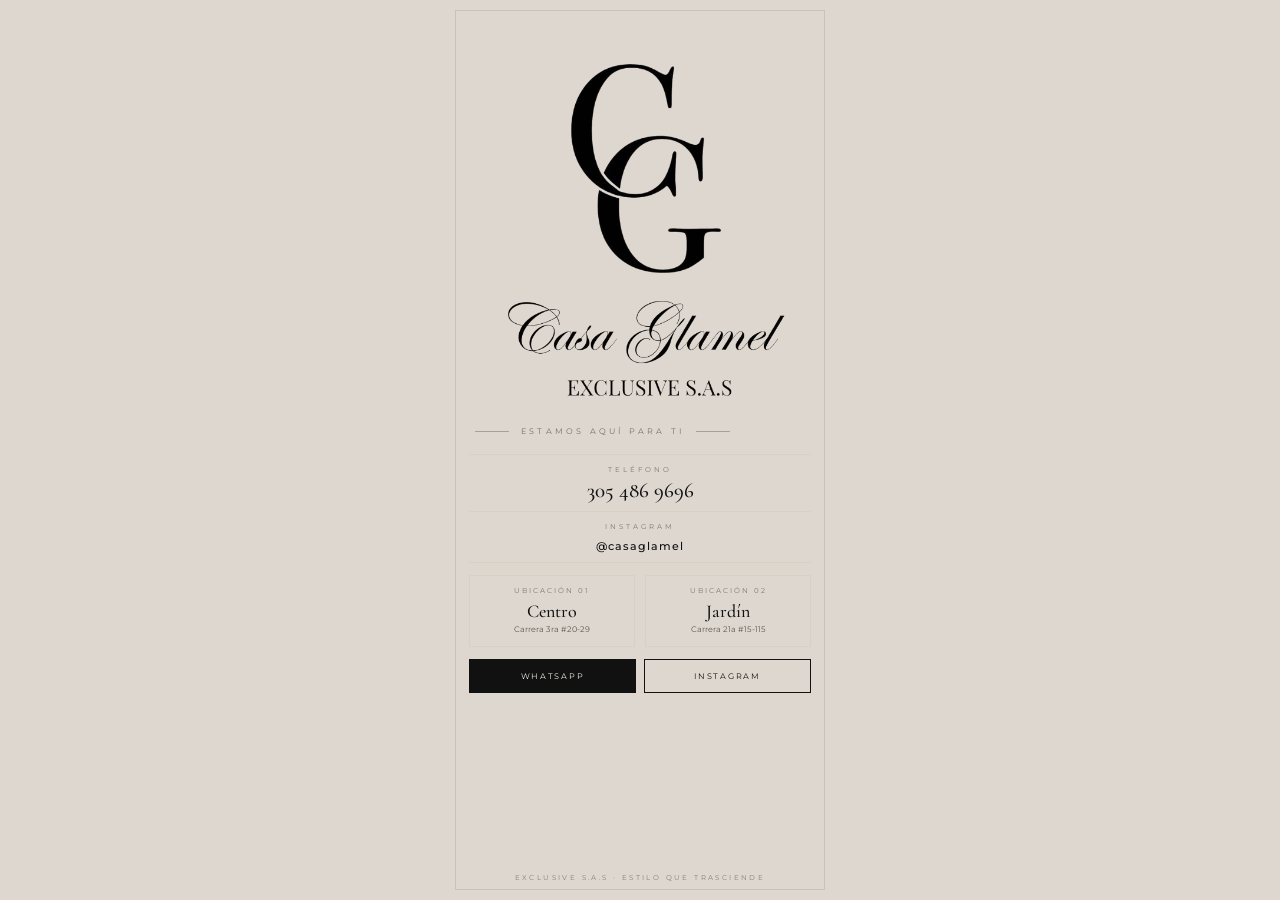
==== index.html @ f0178821 "Casa Glamel: estructura index + css + assets + links Maps/IG lista para Vercel" ====
<!DOCTYPE html>
<html lang="es">
<head>
  <meta charset="UTF-8" />
  <meta name="viewport" content="width=device-width, initial-scale=1.0, maximum-scale=1.0" />
  <meta name="theme-color" content="#f7f1e8" />
  <meta name="description" content="Casa Glamel Exclusive S.A.S — Estilo que trasciende. Contáctanos por WhatsApp o Instagram. Sedes Centro y Jardín." />
  <title>Casa Glamel | Exclusive S.A.S</title>

  <link rel="icon" type="image/png" href="assets/images/logo.png" />

  <link rel="preconnect" href="https://fonts.googleapis.com" />
  <link rel="preconnect" href="https://fonts.gstatic.com" crossorigin />
  <link
    href="https://fonts.googleapis.com/css2?family=Cormorant+Garamond:wght@400;500;600&family=Montserrat:wght@400;500;600&display=swap"
    rel="stylesheet"
  />

  <link rel="stylesheet" href="css/styles.css" />
</head>
<body>
  <main class="screen">
    <header>
      <img class="logo" src="assets/images/logo.png" alt="Casa Glamel — logotipo" />
      <p class="tag">ESTAMOS AQUÍ PARA TI</p>
    </header>

    <section class="contact" aria-label="Contacto">
      <div class="contact__item">
        <div class="contact__label">TELÉFONO</div>
        <div class="contact__value">305 486 9696</div>
      </div>
      <div class="contact__item">
        <div class="contact__label">INSTAGRAM</div>
        <a
          class="contact__value contact__value--small contact__link"
          href="https://www.instagram.com/casaglamel/"
          target="_blank"
          rel="noopener"
        >@casaglamel</a>
      </div>
    </section>

    <section class="locations" aria-label="Ubicaciones">
      <a
        class="location"
        href="https://www.google.com/maps/place/Casa+Glamel+Exclusive+S.A.S/@11.2416362,-74.2155552,17.05z/data=!4m6!3m5!1s0x8ef4f57c8e496e3f:0xbb39d08a3ac43007!8m2!3d11.241648!4d-74.2130069!16s%2Fg%2F11bbrgfq_g?hl=es-419&entry=ttu&g_ep=EgoyMDI2MDkwOC4wIKXMDSoASAFQAw%3D%3D"
        target="_blank"
        rel="noopener"
      >
        <span>UBICACIÓN 01</span>
        <strong>Centro</strong>
        <p>Carrera 3ra #20-29</p>
      </a>
      <a
        class="location"
        href="https://www.google.com/maps/place/Casa+Glamel+bodega/@11.2394691,-74.1922973,17z/data=!3m1!4b1!4m6!3m5!1s0x8ef4f5003e400147:0x56c1f2d7206343e8!8m2!3d11.2394691!4d-74.1897224!16s%2Fg%2F11y24k2vr5?hl=es-419&entry=ttu&g_ep=EgoyMDI2MDkwOC4wIKXMDSoASAFQAw%3D%3D"
        target="_blank"
        rel="noopener"
      >
        <span>UBICACIÓN 02</span>
        <strong>Jardín</strong>
        <p>Carrera 21a #15-115</p>
      </a>
    </section>

    <nav class="actions" aria-label="Acciones">
      <a class="btn" href="https://wa.me/573054869696" target="_blank" rel="noopener">WHATSAPP</a>
      <a class="btn btn--outline" href="https://www.instagram.com/casaglamel/" target="_blank" rel="noopener">INSTAGRAM</a>
    </nav>

    <footer class="footer">EXCLUSIVE S.A.S · ESTILO QUE TRASCIENDE</footer>
  </main>

  <script src="js/main.js" defer></script>
</body>
</html>
---- css/styles.css ----
/* ==========================================================
   Casa Glamel — Exclusive S.A.S
   styles.css — Hoja principal
   Estructura:
     1. Variables
     2. Base / Reset
     3. Layout (.screen)
     4. Componentes (logo, tag, contact, locations, actions, footer)
     5. Responsive
   ========================================================== */

/* ---------- 1. Variables ---------- */
:root {
  --bg: #f7f1e8;
  --bg-muted: #ddd7cf;
  --ink: #111111;
  --muted: #81786e;
  --muted-light: #777067;
  --line: #d9d0c4;
  --line-soft: rgba(17, 17, 17, 0.10);
  --text-soft: #5f5952;
  --footer: #898178;

  --font-sans: "Montserrat", Arial, sans-serif;
  --font-serif: "Cormorant Garamond", serif;

  --content-width: 350px;
  --logo-width: min(78vw, 330px);
}

/* ---------- 2. Base ---------- */
* {
  box-sizing: border-box;
  margin: 0;
  padding: 0;
}

html,
body {
  width: 100%;
  height: 100%;
  overflow: hidden;
}

body {
  background: var(--bg);
  color: var(--ink);
  font-family: var(--font-sans);
}

/* ---------- 3. Layout ---------- */
.screen {
  width: 100%;
  height: 100dvh;
  min-height: 620px;
  display: flex;
  flex-direction: column;
  align-items: center;
  position: relative;
  overflow: hidden;
  padding: 22px 24px 18px;
}

/* Marco interior decorativo */
.screen::before {
  content: "";
  position: absolute;
  inset: 10px;
  border: 1px solid var(--line-soft);
  pointer-events: none;
}

/* ---------- 4. Componentes ---------- */

/* Logo */
.logo {
  width: var(--logo-width);
  height: auto;
  margin-top: 25px;
  margin-bottom: 4px;
  position: relative;
  z-index: 1;
}

/* Etiqueta superior */
.tag {
  display: flex;
  align-items: center;
  gap: 12px;
  color: var(--muted-light);
  font-size: 8px;
  letter-spacing: 3.2px;
  margin: 0 0 18px;
}

.tag::before,
.tag::after {
  content: "";
  height: 1px;
  width: 34px;
  background: #aaa196;
}

/* Contacto */
.contact {
  width: min(100%, var(--content-width));
  text-align: center;
  position: relative;
  z-index: 1;
}

.contact__item {
  border-top: 1px solid var(--line);
  padding: 10px 0 8px;
}

.contact__item:last-child {
  border-bottom: 1px solid var(--line);
}

.contact__label {
  font-size: 7px;
  letter-spacing: 3px;
  color: var(--muted);
  margin-bottom: 4px;
}

.contact__value {
  font-family: var(--font-serif);
  font-size: 21px;
  font-weight: 500;
}

.contact__value--small {
  font-family: var(--font-sans);
  font-size: 11px;
  letter-spacing: 1px;
}

.contact__link {
  color: inherit;
  text-decoration: none;
  display: inline-block;
}

/* Ubicaciones */
.locations {
  display: grid;
  grid-template-columns: 1fr 1fr;
  gap: 10px;
  width: min(100%, var(--content-width));
  margin-top: 12px;
}

.location {
  border: 1px solid var(--line);
  padding: 10px 7px;
  text-align: center;
  display: block;
  color: inherit;
  text-decoration: none;
  cursor: pointer;
}

.location span {
  display: block;
  font-size: 7px;
  letter-spacing: 2px;
  color: var(--muted);
  margin-bottom: 5px;
}

.location strong {
  font-family: var(--font-serif);
  font-size: 18px;
  font-weight: 500;
  display: block;
}

.location p {
  font-size: 8px;
  line-height: 1.45;
  color: var(--text-soft);
  margin-top: 2px;
}

/* Acciones / Botones */
.actions {
  display: flex;
  gap: 8px;
  width: min(100%, var(--content-width));
  margin-top: 12px;
}

.btn {
  flex: 1;
  text-align: center;
  text-decoration: none;
  padding: 11px 8px;
  font-size: 8px;
  letter-spacing: 1.7px;
  border: 1px solid var(--ink);
  color: var(--bg);
  background: var(--ink);
}

.btn--outline {
  background: transparent;
  color: var(--ink);
}

/* Footer */
.footer {
  margin-top: auto;
  font-size: 7px;
  letter-spacing: 2.4px;
  color: var(--footer);
  position: relative;
  z-index: 1;
}

/* ---------- 5. Responsive ---------- */
@media (min-width: 600px) {
  body {
    display: flex;
    justify-content: center;
    background: var(--bg-muted);
  }

  .screen {
    width: 390px;
    margin: auto;
  }
}
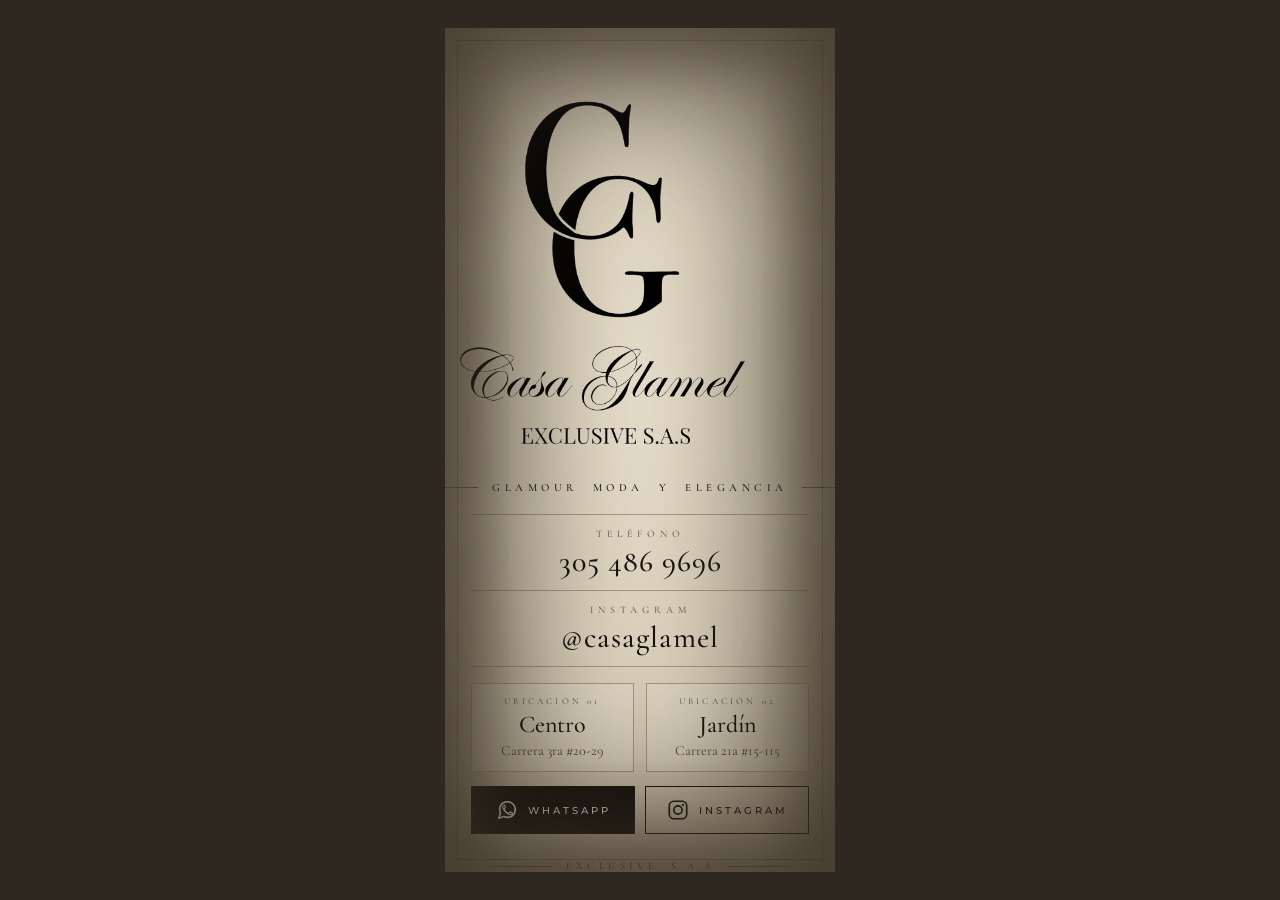
==== commit adce2de1: "Diseno v2: tagline Glamour Moda y Elegancia, paleta tierra, vineta difuminada, botones con iconos" ====
--- a/index.html
+++ b/index.html
@@ -3,8 +3,8 @@
 <head>
   <meta charset="UTF-8" />
   <meta name="viewport" content="width=device-width, initial-scale=1.0, maximum-scale=1.0" />
-  <meta name="theme-color" content="#f7f1e8" />
-  <meta name="description" content="Casa Glamel Exclusive S.A.S — Estilo que trasciende. Contáctanos por WhatsApp o Instagram. Sedes Centro y Jardín." />
+  <meta name="theme-color" content="#ddd2bc" />
+  <meta name="description" content="Casa Glamel Exclusive S.A.S — Glamour, moda y elegancia. Contáctanos por WhatsApp o Instagram. Sedes Centro y Jardín." />
   <title>Casa Glamel | Exclusive S.A.S</title>
 
   <link rel="icon" type="image/png" href="assets/images/logo.png" />
@@ -12,7 +12,7 @@
   <link rel="preconnect" href="https://fonts.googleapis.com" />
   <link rel="preconnect" href="https://fonts.gstatic.com" crossorigin />
   <link
-    href="https://fonts.googleapis.com/css2?family=Cormorant+Garamond:wght@400;500;600&family=Montserrat:wght@400;500;600&display=swap"
+    href="https://fonts.googleapis.com/css2?family=Cormorant+Garamond:ital,wght@0,400;0,500;0,600;1,400;1,500&family=Montserrat:wght@400;500;600&display=swap"
     rel="stylesheet"
   />
 
@@ -22,7 +22,7 @@
   <main class="screen">
     <header>
       <img class="logo" src="assets/images/logo.png" alt="Casa Glamel — logotipo" />
-      <p class="tag">ESTAMOS AQUÍ PARA TI</p>
+      <p class="tag">GLAMOUR&nbsp;&nbsp;MODA&nbsp;&nbsp;Y&nbsp;&nbsp;ELEGANCIA</p>
     </header>
 
     <section class="contact" aria-label="Contacto">
@@ -33,7 +33,7 @@
       <div class="contact__item">
         <div class="contact__label">INSTAGRAM</div>
         <a
-          class="contact__value contact__value--small contact__link"
+          class="contact__value contact__link"
           href="https://www.instagram.com/casaglamel/"
           target="_blank"
           rel="noopener"
@@ -65,11 +65,17 @@
     </section>
 
     <nav class="actions" aria-label="Acciones">
-      <a class="btn" href="https://wa.me/573054869696" target="_blank" rel="noopener">WHATSAPP</a>
-      <a class="btn btn--outline" href="https://www.instagram.com/casaglamel/" target="_blank" rel="noopener">INSTAGRAM</a>
+      <a class="btn btn--dark" href="https://wa.me/573054869696" target="_blank" rel="noopener">
+        <svg viewBox="0 0 24 24" width="22" height="22" fill="none" stroke="currentColor" stroke-width="1.8" stroke-linecap="round" stroke-linejoin="round" aria-hidden="true"><path d="M21 11.5a8.38 8.38 0 0 1-.9 3.8 8.5 8.5 0 0 1-7.6 4.7 8.38 8.38 0 0 1-3.8-.9L3 21l1.9-5.7a8.38 8.38 0 0 1-.9-3.8 8.5 8.5 0 0 1 4.7-7.6 8.38 8.38 0 0 1 3.8-.9h.5a8.48 8.48 0 0 1 8 8v.5z"/><path d="M9 10.5c.5 2.5 2.5 4.5 5 5l1.5-1.5 2.5 1.5c-.5 1.5-1.5 2-3 1.5-3.5-1-6.5-4-7.5-7.5-.5-1.5 0-2.5 1.5-3L10.5 9 9 10.5z" stroke-width="1.2"/></svg>
+        <span>WHATSAPP</span>
+      </a>
+      <a class="btn btn--outline" href="https://www.instagram.com/casaglamel/" target="_blank" rel="noopener">
+        <svg viewBox="0 0 24 24" width="22" height="22" fill="none" stroke="currentColor" stroke-width="1.8" stroke-linecap="round" stroke-linejoin="round" aria-hidden="true"><rect x="2.5" y="2.5" width="19" height="19" rx="5"/><circle cx="12" cy="12" r="4.5"/><circle cx="17.5" cy="6.5" r="1.2" fill="currentColor" stroke="none"/></svg>
+        <span>INSTAGRAM</span>
+      </a>
     </nav>
 
-    <footer class="footer">EXCLUSIVE S.A.S · ESTILO QUE TRASCIENDE</footer>
+    <footer class="footer"><span>EXCLUSIVE&nbsp;&nbsp;S.A.S</span></footer>
   </main>
 
   <script src="js/main.js" defer></script>
--- a/css/styles.css
+++ b/css/styles.css
@@ -1,31 +1,29 @@
 /* ==========================================================
    Casa Glamel — Exclusive S.A.S
-   styles.css — Hoja principal
-   Estructura:
-     1. Variables
-     2. Base / Reset
-     3. Layout (.screen)
-     4. Componentes (logo, tag, contact, locations, actions, footer)
-     5. Responsive
+   Diseño v2 — paleta tierra + viñeta difuminada
    ========================================================== */
 
 /* ---------- 1. Variables ---------- */
 :root {
-  --bg: #f7f1e8;
-  --bg-muted: #ddd7cf;
-  --ink: #111111;
-  --muted: #81786e;
-  --muted-light: #777067;
-  --line: #d9d0c4;
-  --line-soft: rgba(17, 17, 17, 0.10);
-  --text-soft: #5f5952;
-  --footer: #898178;
+  --bg-center: #ece3d0;
+  --bg-mid: #ddd2bc;
+  --bg-edge: #8f8471;
+  --vignette: rgba(62, 52, 40, 0.55);
+  --vignette-deep: rgba(43, 36, 28, 0.65);
+
+  --ink: #16130e;
+  --muted: #6f6555;
+  --muted-light: #4d4538;
+  --line: #a89a83;
+  --line-soft: rgba(22, 19, 14, 0.16);
+  --text-soft: #4a4237;
+  --footer: #4d4538;
 
   --font-sans: "Montserrat", Arial, sans-serif;
   --font-serif: "Cormorant Garamond", serif;
 
-  --content-width: 350px;
-  --logo-width: min(78vw, 330px);
+  --content-width: 360px;
+  --logo-width: min(80vw, 340px);
 }
 
 /* ---------- 2. Base ---------- */
@@ -43,12 +41,12 @@
 }
 
 body {
-  background: var(--bg);
+  background: #2e2820;
   color: var(--ink);
   font-family: var(--font-sans);
 }
 
-/* ---------- 3. Layout ---------- */
+/* ---------- 3. Layout + bordado difuminado ---------- */
 .screen {
   width: 100%;
   height: 100dvh;
@@ -58,60 +56,90 @@
   align-items: center;
   position: relative;
   overflow: hidden;
-  padding: 22px 24px 18px;
-}
-
-/* Marco interior decorativo */
+  padding: 26px 26px 20px;
+  background: radial-gradient(
+    ellipse at 50% 42%,
+    var(--bg-center) 0%,
+    var(--bg-mid) 52%,
+    #c2b49a 78%,
+    var(--bg-edge) 100%
+  );
+}
+
+/* Viñeta difuminada (bordado) */
+.screen::after {
+  content: "";
+  position: absolute;
+  inset: 0;
+  pointer-events: none;
+  z-index: 5;
+  box-shadow:
+    inset 0 0 60px 30px var(--vignette),
+    inset 0 0 140px 70px var(--vignette-deep);
+}
+
+/* Marco interior fino */
 .screen::before {
   content: "";
   position: absolute;
-  inset: 10px;
+  inset: 12px;
   border: 1px solid var(--line-soft);
   pointer-events: none;
+  z-index: 6;
 }
 
 /* ---------- 4. Componentes ---------- */
+header,
+.contact,
+.locations,
+.actions,
+.footer {
+  position: relative;
+  z-index: 1;
+}
 
 /* Logo */
 .logo {
   width: var(--logo-width);
   height: auto;
-  margin-top: 25px;
-  margin-bottom: 4px;
-  position: relative;
-  z-index: 1;
-}
-
-/* Etiqueta superior */
+  margin-top: 30px;
+  margin-bottom: 10px;
+  filter: contrast(1.05);
+}
+
+/* Etiqueta superior — GLAMOUR MODA Y ELEGANCIA */
 .tag {
   display: flex;
   align-items: center;
-  gap: 12px;
-  color: var(--muted-light);
-  font-size: 8px;
-  letter-spacing: 3.2px;
-  margin: 0 0 18px;
+  justify-content: center;
+  gap: 14px;
+  color: var(--ink);
+  font-family: var(--font-serif);
+  font-size: 11px;
+  font-weight: 500;
+  letter-spacing: 4.5px;
+  margin: 0 0 20px;
+  white-space: nowrap;
 }
 
 .tag::before,
 .tag::after {
   content: "";
   height: 1px;
-  width: 34px;
-  background: #aaa196;
+  width: 52px;
+  background: var(--muted);
+  opacity: 0.9;
 }
 
 /* Contacto */
 .contact {
   width: min(100%, var(--content-width));
   text-align: center;
-  position: relative;
-  z-index: 1;
 }
 
 .contact__item {
   border-top: 1px solid var(--line);
-  padding: 10px 0 8px;
+  padding: 13px 0 12px;
 }
 
 .contact__item:last-child {
@@ -119,22 +147,20 @@
 }
 
 .contact__label {
-  font-size: 7px;
-  letter-spacing: 3px;
+  font-family: var(--font-serif);
+  font-size: 10px;
+  font-weight: 500;
+  letter-spacing: 5px;
   color: var(--muted);
-  margin-bottom: 4px;
+  margin-bottom: 5px;
 }
 
 .contact__value {
   font-family: var(--font-serif);
-  font-size: 21px;
-  font-weight: 500;
-}
-
-.contact__value--small {
-  font-family: var(--font-sans);
-  font-size: 11px;
+  font-size: 30px;
+  font-weight: 500;
   letter-spacing: 1px;
+  line-height: 1.1;
 }
 
 .contact__link {
@@ -147,61 +173,78 @@
 .locations {
   display: grid;
   grid-template-columns: 1fr 1fr;
-  gap: 10px;
+  gap: 12px;
   width: min(100%, var(--content-width));
-  margin-top: 12px;
+  margin-top: 16px;
 }
 
 .location {
   border: 1px solid var(--line);
-  padding: 10px 7px;
+  padding: 12px 7px 11px;
   text-align: center;
   display: block;
   color: inherit;
   text-decoration: none;
   cursor: pointer;
+  background: rgba(255, 252, 244, 0.14);
 }
 
 .location span {
   display: block;
-  font-size: 7px;
-  letter-spacing: 2px;
+  font-family: var(--font-serif);
+  font-size: 9px;
+  font-weight: 500;
+  letter-spacing: 3.2px;
   color: var(--muted);
-  margin-bottom: 5px;
+  margin-bottom: 6px;
 }
 
 .location strong {
   font-family: var(--font-serif);
-  font-size: 18px;
+  font-size: 24px;
   font-weight: 500;
   display: block;
+  line-height: 1;
 }
 
 .location p {
-  font-size: 8px;
-  line-height: 1.45;
+  font-family: var(--font-serif);
+  font-size: 14px;
+  line-height: 1.4;
   color: var(--text-soft);
-  margin-top: 2px;
+  margin-top: 4px;
 }
 
 /* Acciones / Botones */
 .actions {
   display: flex;
-  gap: 8px;
+  gap: 10px;
   width: min(100%, var(--content-width));
-  margin-top: 12px;
+  margin-top: 14px;
 }
 
 .btn {
   flex: 1;
-  text-align: center;
+  display: flex;
+  align-items: center;
+  justify-content: center;
+  gap: 10px;
   text-decoration: none;
-  padding: 11px 8px;
-  font-size: 8px;
-  letter-spacing: 1.7px;
-  border: 1px solid var(--ink);
-  color: var(--bg);
-  background: var(--ink);
+  padding: 12px 8px;
+  font-size: 10px;
+  font-weight: 500;
+  letter-spacing: 3px;
+  border: 1.5px solid var(--ink);
+  cursor: pointer;
+}
+
+.btn svg {
+  flex-shrink: 0;
+}
+
+.btn--dark {
+  color: #f2ecdd;
+  background: #14110c;
 }
 
 .btn--outline {
@@ -209,14 +252,33 @@
   color: var(--ink);
 }
 
-/* Footer */
+/* Footer — EXCLUSIVE S.A.S con líneas */
 .footer {
   margin-top: auto;
-  font-size: 7px;
-  letter-spacing: 2.4px;
-  color: var(--footer);
+  padding-top: 26px;
   position: relative;
   z-index: 1;
+}
+
+.footer span {
+  display: flex;
+  align-items: center;
+  gap: 14px;
+  font-family: var(--font-serif);
+  font-size: 10px;
+  font-weight: 500;
+  letter-spacing: 4.5px;
+  color: var(--footer);
+  white-space: nowrap;
+}
+
+.footer span::before,
+.footer span::after {
+  content: "";
+  height: 1px;
+  width: 64px;
+  background: var(--muted);
+  opacity: 0.9;
 }
 
 /* ---------- 5. Responsive ---------- */
@@ -224,11 +286,13 @@
   body {
     display: flex;
     justify-content: center;
-    background: var(--bg-muted);
+    align-items: center;
   }
 
   .screen {
     width: 390px;
+    height: 844px;
+    max-height: 94vh;
     margin: auto;
   }
 }
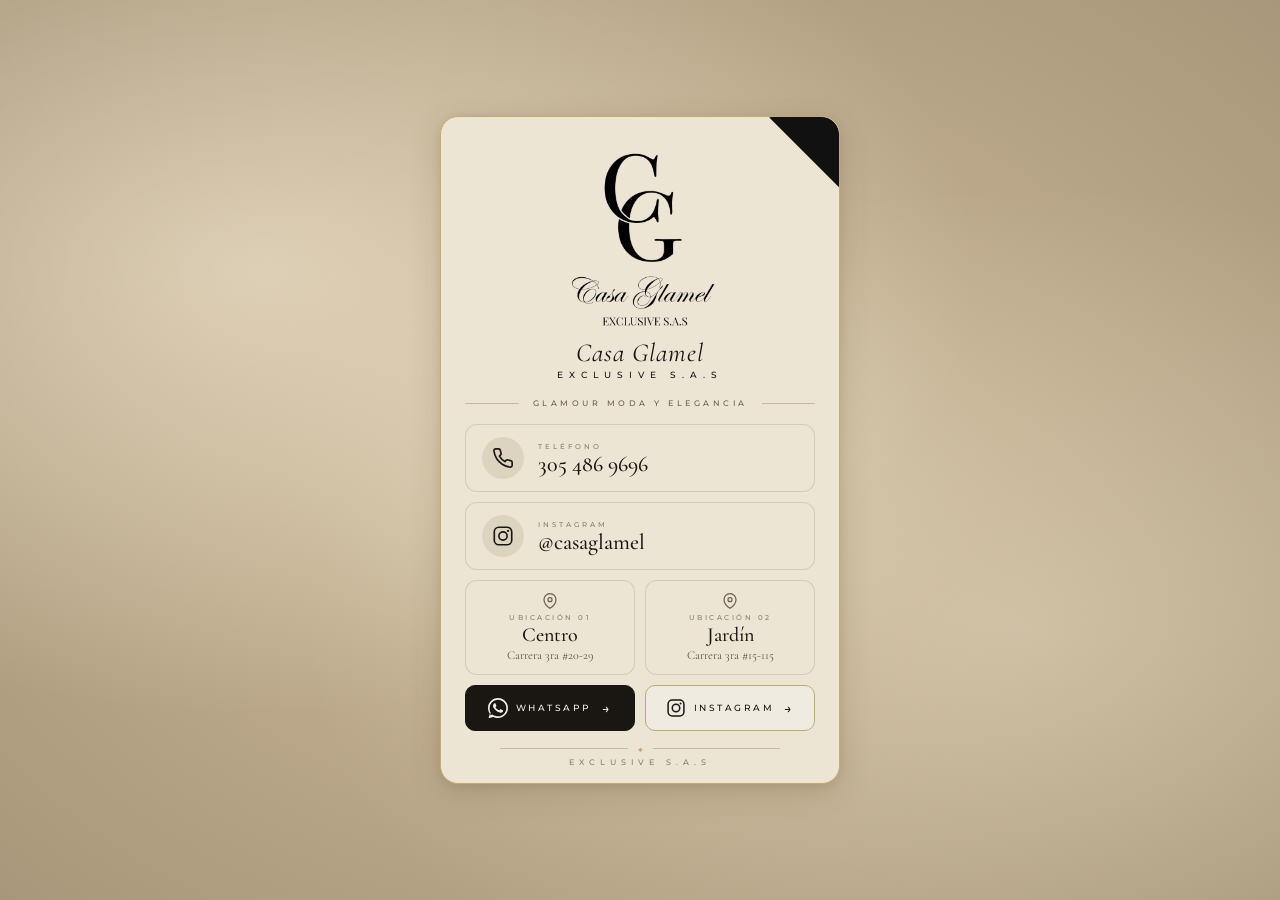
==== commit 72567fd0: "Rediseño v3: tarjeta dorada, fondo seda, corte diagonal, contactos con iconos, ubicaciones con pin, " ====
--- a/index.html
+++ b/index.html
@@ -3,44 +3,60 @@
 <head>
   <meta charset="UTF-8" />
   <meta name="viewport" content="width=device-width, initial-scale=1.0, maximum-scale=1.0" />
-  <meta name="theme-color" content="#ddd2bc" />
+  <meta name="theme-color" content="#d4c5a9" />
   <meta name="description" content="Casa Glamel Exclusive S.A.S — Glamour, moda y elegancia. Contáctanos por WhatsApp o Instagram. Sedes Centro y Jardín." />
   <title>Casa Glamel | Exclusive S.A.S</title>
 
-  <link rel="icon" type="image/png" href="assets/images/logo.png" />
+  <link rel="icon" type="image/png" href="/assets/images/logo.png" />
 
   <link rel="preconnect" href="https://fonts.googleapis.com" />
   <link rel="preconnect" href="https://fonts.gstatic.com" crossorigin />
   <link
-    href="https://fonts.googleapis.com/css2?family=Cormorant+Garamond:ital,wght@0,400;0,500;0,600;1,400;1,500&family=Montserrat:wght@400;500;600&display=swap"
+    href="https://fonts.googleapis.com/css2?family=Cormorant+Garamond:ital,wght@0,400;0,500;0,600;1,400;1,500&family=Montserrat:wght@400;500;600&family=Playfair+Display:ital,wght@0,400;0,500;0,600;1,400;1,500&display=swap"
     rel="stylesheet"
   />
 
-  <link rel="stylesheet" href="css/styles.css" />
+  <link rel="stylesheet" href="/css/styles.css" />
 </head>
 <body>
-  <main class="screen">
-    <header>
-      <img class="logo" src="assets/images/logo.png" alt="Casa Glamel — logotipo" />
-      <p class="tag">GLAMOUR&nbsp;&nbsp;MODA&nbsp;&nbsp;Y&nbsp;&nbsp;ELEGANCIA</p>
+  <main class="card">
+
+    <!-- Corte diagonal arriba-derecha -->
+    <div class="card__corner" aria-hidden="true"></div>
+
+    <!-- Logo -->
+    <header class="hero">
+      <img class="hero__logo" src="/assets/images/logo.png" alt="Casa Glamel — monograma GG" />
+      <h1 class="hero__name">Casa Glamel</h1>
+      <p class="hero__sub">EXCLUSIVE S.A.S</p>
     </header>
 
+    <!-- Tagline -->
+    <p class="tagline">GLAMOUR MODA Y ELEGANCIA</p>
+
+    <!-- Contacto -->
     <section class="contact" aria-label="Contacto">
-      <div class="contact__item">
-        <div class="contact__label">TELÉFONO</div>
-        <div class="contact__value">305 486 9696</div>
-      </div>
-      <div class="contact__item">
-        <div class="contact__label">INSTAGRAM</div>
-        <a
-          class="contact__value contact__link"
-          href="https://www.instagram.com/casaglamel/"
-          target="_blank"
-          rel="noopener"
-        >@casaglamel</a>
-      </div>
+      <a class="contact__card" href="tel:+573054869696">
+        <span class="contact__icon contact__icon--phone">
+          <svg viewBox="0 0 24 24" width="22" height="22" fill="none" stroke="currentColor" stroke-width="1.8" stroke-linecap="round" stroke-linejoin="round"><path d="M22 16.92v3a2 2 0 0 1-2.18 2 19.79 19.79 0 0 1-8.63-3.07 19.5 19.5 0 0 1-6-6 19.79 19.79 0 0 1-3.07-8.67A2 2 0 0 1 4.11 2h3a2 2 0 0 1 2 1.72c.127.96.362 1.903.7 2.81a2 2 0 0 1-.45 2.11L8.09 9.91a16 16 0 0 0 6 6l1.27-1.27a2 2 0 0 1 2.11-.45c.907.338 1.85.573 2.81.7A2 2 0 0 1 22 16.92z"/></svg>
+        </span>
+        <span class="contact__info">
+          <span class="contact__label">TELÉFONO</span>
+          <span class="contact__value">305 486 9696</span>
+        </span>
+      </a>
+      <a class="contact__card" href="https://www.instagram.com/casaglamel/" target="_blank" rel="noopener">
+        <span class="contact__icon contact__icon--ig">
+          <svg viewBox="0 0 24 24" width="22" height="22" fill="none" stroke="currentColor" stroke-width="1.8" stroke-linecap="round" stroke-linejoin="round"><rect x="2.5" y="2.5" width="19" height="19" rx="5"/><circle cx="12" cy="12" r="4.5"/><circle cx="17.5" cy="6.5" r="1.2" fill="currentColor" stroke="none"/></svg>
+        </span>
+        <span class="contact__info">
+          <span class="contact__label">INSTAGRAM</span>
+          <span class="contact__value">@casaglamel</span>
+        </span>
+      </a>
     </section>
 
+    <!-- Ubicaciones -->
     <section class="locations" aria-label="Ubicaciones">
       <a
         class="location"
@@ -48,9 +64,10 @@
         target="_blank"
         rel="noopener"
       >
-        <span>UBICACIÓN 01</span>
-        <strong>Centro</strong>
-        <p>Carrera 3ra #20-29</p>
+        <svg class="location__pin" viewBox="0 0 24 24" width="16" height="16" fill="none" stroke="currentColor" stroke-width="1.8" stroke-linecap="round" stroke-linejoin="round"><path d="M21 10c0 7-9 13-9 13s-9-6-9-13a9 9 0 0 1 18 0z"/><circle cx="12" cy="10" r="3"/></svg>
+        <span class="location__tag">UBICACIÓN 01</span>
+        <strong class="location__name">Centro</strong>
+        <p class="location__addr">Carrera 3ra #20-29</p>
       </a>
       <a
         class="location"
@@ -58,26 +75,37 @@
         target="_blank"
         rel="noopener"
       >
-        <span>UBICACIÓN 02</span>
-        <strong>Jardín</strong>
-        <p>Carrera 21a #15-115</p>
+        <svg class="location__pin" viewBox="0 0 24 24" width="16" height="16" fill="none" stroke="currentColor" stroke-width="1.8" stroke-linecap="round" stroke-linejoin="round"><path d="M21 10c0 7-9 13-9 13s-9-6-9-13a9 9 0 0 1 18 0z"/><circle cx="12" cy="10" r="3"/></svg>
+        <span class="location__tag">UBICACIÓN 02</span>
+        <strong class="location__name">Jardín</strong>
+        <p class="location__addr">Carrera 3ra #15-115</p>
       </a>
     </section>
 
+    <!-- Botones -->
     <nav class="actions" aria-label="Acciones">
       <a class="btn btn--dark" href="https://wa.me/573054869696" target="_blank" rel="noopener">
-        <svg viewBox="0 0 24 24" width="22" height="22" fill="none" stroke="currentColor" stroke-width="1.8" stroke-linecap="round" stroke-linejoin="round" aria-hidden="true"><path d="M21 11.5a8.38 8.38 0 0 1-.9 3.8 8.5 8.5 0 0 1-7.6 4.7 8.38 8.38 0 0 1-3.8-.9L3 21l1.9-5.7a8.38 8.38 0 0 1-.9-3.8 8.5 8.5 0 0 1 4.7-7.6 8.38 8.38 0 0 1 3.8-.9h.5a8.48 8.48 0 0 1 8 8v.5z"/><path d="M9 10.5c.5 2.5 2.5 4.5 5 5l1.5-1.5 2.5 1.5c-.5 1.5-1.5 2-3 1.5-3.5-1-6.5-4-7.5-7.5-.5-1.5 0-2.5 1.5-3L10.5 9 9 10.5z" stroke-width="1.2"/></svg>
+        <svg viewBox="0 0 24 24" width="20" height="20" fill="currentColor"><path d="M17.472 14.382c-.297-.149-1.758-.867-2.03-.967-.273-.099-.471-.148-.67.15-.197.297-.767.966-.94 1.164-.173.199-.347.223-.644.075-.297-.15-1.255-.463-2.39-1.475-.883-.788-1.48-1.761-1.653-2.059-.173-.297-.018-.458.13-.606.134-.133.298-.347.446-.52.149-.174.198-.298.298-.497.099-.198.05-.371-.025-.52-.075-.149-.669-1.612-.916-2.207-.242-.579-.487-.5-.669-.51-.173-.008-.371-.01-.57-.01-.198 0-.52.074-.792.372-.272.297-1.04 1.016-1.04 2.479 0 1.462 1.065 2.875 1.213 3.074.149.198 2.096 3.2 5.077 4.487.709.306 1.262.489 1.694.625.712.227 1.36.195 1.871.118.571-.085 1.758-.719 2.006-1.413.248-.694.248-1.289.173-1.413-.074-.124-.272-.198-.57-.347z"/><path d="M12 0C5.373 0 0 5.373 0 12c0 2.625.846 5.059 2.284 7.034L.789 23.492a.5.5 0 0 0 .627.616l4.584-1.18A11.952 11.952 0 0 0 12 24c6.627 0 12-5.373 12-12S18.627 0 12 0zm0 22c-2.319 0-4.478-.663-6.32-1.806l-.442-.282-2.708.699.724-2.643-.291-.46A9.953 9.953 0 0 1 2 12C2 6.486 6.486 2 12 2s10 4.486 10 10-4.486 10-10 10z"/></svg>
         <span>WHATSAPP</span>
+        <span class="btn__arrow">→</span>
       </a>
-      <a class="btn btn--outline" href="https://www.instagram.com/casaglamel/" target="_blank" rel="noopener">
-        <svg viewBox="0 0 24 24" width="22" height="22" fill="none" stroke="currentColor" stroke-width="1.8" stroke-linecap="round" stroke-linejoin="round" aria-hidden="true"><rect x="2.5" y="2.5" width="19" height="19" rx="5"/><circle cx="12" cy="12" r="4.5"/><circle cx="17.5" cy="6.5" r="1.2" fill="currentColor" stroke="none"/></svg>
+      <a class="btn btn--light" href="https://www.instagram.com/casaglamel/" target="_blank" rel="noopener">
+        <svg viewBox="0 0 24 24" width="20" height="20" fill="none" stroke="currentColor" stroke-width="1.8" stroke-linecap="round" stroke-linejoin="round"><rect x="2.5" y="2.5" width="19" height="19" rx="5"/><circle cx="12" cy="12" r="4.5"/><circle cx="17.5" cy="6.5" r="1.2" fill="currentColor" stroke="none"/></svg>
         <span>INSTAGRAM</span>
+        <span class="btn__arrow">→</span>
       </a>
     </nav>
 
-    <footer class="footer"><span>EXCLUSIVE&nbsp;&nbsp;S.A.S</span></footer>
+    <!-- Footer -->
+    <footer class="footer">
+      <span class="footer__line"></span>
+      <span class="footer__diamond">◆</span>
+      <span class="footer__line"></span>
+    </footer>
+    <p class="footer__text">EXCLUSIVE S.A.S</p>
+
   </main>
 
-  <script src="js/main.js" defer></script>
+  <script src="/js/main.js" defer></script>
 </body>
 </html>
--- a/css/styles.css
+++ b/css/styles.css
@@ -1,29 +1,32 @@
 /* ==========================================================
    Casa Glamel — Exclusive S.A.S
-   Diseño v2 — paleta tierra + viñeta difuminada
+   Rediseño v3 — Tarjeta dorada, fondo seda, corte diagonal
    ========================================================== */
 
 /* ---------- 1. Variables ---------- */
 :root {
-  --bg-center: #ece3d0;
-  --bg-mid: #ddd2bc;
-  --bg-edge: #8f8471;
-  --vignette: rgba(62, 52, 40, 0.55);
-  --vignette-deep: rgba(43, 36, 28, 0.65);
-
-  --ink: #16130e;
-  --muted: #6f6555;
-  --muted-light: #4d4538;
-  --line: #a89a83;
-  --line-soft: rgba(22, 19, 14, 0.16);
-  --text-soft: #4a4237;
-  --footer: #4d4538;
-
+  --bg: #c9b99a;
+  --card-bg: #ece5d4;
+  --card-border: #c5a96e;
+  --ink: #1a1611;
+  --muted: #6b5e4c;
+  --muted-light: #8a7d6b;
+  --line: #c9b99a;
+  --line-light: rgba(180, 160, 130, 0.4);
+  --text-soft: #5a5042;
+  --icon-bg: #ddd4c0;
+  --icon-phone: #b8a88a;
+  --icon-ig: #1a1611;
+  --btn-dark: #1a1611;
+  --btn-dark-text: #f5f0e6;
+  --btn-light: #f0ebe0;
+  --btn-light-border: #c5a96e;
+
+  --font-serif: "Cormorant Garamond", "Playfair Display", Georgia, serif;
   --font-sans: "Montserrat", Arial, sans-serif;
-  --font-serif: "Cormorant Garamond", serif;
-
-  --content-width: 360px;
-  --logo-width: min(80vw, 340px);
+
+  --card-width: min(92vw, 400px);
+  --card-radius: 18px;
 }
 
 /* ---------- 2. Base ---------- */
@@ -33,194 +36,292 @@
   padding: 0;
 }
 
-html,
-body {
+html, body {
   width: 100%;
   height: 100%;
   overflow: hidden;
 }
 
 body {
-  background: #2e2820;
-  color: var(--ink);
-  font-family: var(--font-sans);
-}
-
-/* ---------- 3. Layout + bordado difuminado ---------- */
-.screen {
-  width: 100%;
-  height: 100dvh;
-  min-height: 620px;
+  font-family: var(--font-sans);
+  color: var(--ink);
+  display: flex;
+  justify-content: center;
+  align-items: center;
+  /* Fondo seda/dorado con gradientes que simulan pliegues */
+  background:
+    radial-gradient(ellipse at 20% 30%, rgba(255,245,225,0.5) 0%, transparent 50%),
+    radial-gradient(ellipse at 80% 70%, rgba(255,245,225,0.3) 0%, transparent 50%),
+    radial-gradient(ellipse at 50% 50%, #d4c5a9 0%, #c0ad8e 40%, #a8977a 100%);
+}
+
+/* ---------- 3. Tarjeta principal ---------- */
+.card {
+  width: var(--card-width);
+  max-height: 94vh;
+  overflow-y: auto;
+  overflow-x: hidden;
+  position: relative;
+  background: var(--card-bg);
+  border: 1.5px solid var(--card-border);
+  border-radius: var(--card-radius);
+  padding: 28px 24px 16px;
   display: flex;
   flex-direction: column;
   align-items: center;
-  position: relative;
+  /* Sombra suave de tarjeta */
+  box-shadow:
+    0 8px 32px rgba(80, 60, 30, 0.18),
+    0 2px 8px rgba(80, 60, 30, 0.10);
+}
+
+/* Scrollbar fina */
+.card::-webkit-scrollbar { width: 3px; }
+.card::-webkit-scrollbar-track { background: transparent; }
+.card::-webkit-scrollbar-thumb { background: var(--card-border); border-radius: 3px; }
+
+/* ---------- 4. Corte diagonal arriba-derecha ---------- */
+.card__corner {
+  position: absolute;
+  top: 0;
+  right: 0;
+  width: 72px;
+  height: 72px;
   overflow: hidden;
-  padding: 26px 26px 20px;
-  background: radial-gradient(
-    ellipse at 50% 42%,
-    var(--bg-center) 0%,
-    var(--bg-mid) 52%,
-    #c2b49a 78%,
-    var(--bg-edge) 100%
-  );
-}
-
-/* Viñeta difuminada (bordado) */
-.screen::after {
+  pointer-events: none;
+  z-index: 2;
+  border-radius: 0 var(--card-radius) 0 0;
+}
+
+.card__corner::before {
   content: "";
   position: absolute;
-  inset: 0;
-  pointer-events: none;
-  z-index: 5;
-  box-shadow:
-    inset 0 0 60px 30px var(--vignette),
-    inset 0 0 140px 70px var(--vignette-deep);
-}
-
-/* Marco interior fino */
-.screen::before {
+  top: -1px;
+  right: -1px;
+  width: 100px;
+  height: 100px;
+  background: #111;
+  transform: rotate(45deg) translate(28px, -50px);
+  transform-origin: top right;
+}
+
+.card__corner::after {
   content: "";
   position: absolute;
-  inset: 12px;
-  border: 1px solid var(--line-soft);
-  pointer-events: none;
-  z-index: 6;
-}
-
-/* ---------- 4. Componentes ---------- */
-header,
-.contact,
-.locations,
-.actions,
-.footer {
-  position: relative;
-  z-index: 1;
-}
-
-/* Logo */
-.logo {
-  width: var(--logo-width);
+  top: 0;
+  right: 0;
+  width: 70px;
+  height: 70px;
+  border-bottom-left-radius: 40px;
+  background: #111;
+  clip-path: polygon(100% 0, 0 0, 100% 100%);
+}
+
+/* ---------- 5. Hero / Logo ---------- */
+.hero {
+  display: flex;
+  flex-direction: column;
+  align-items: center;
+  margin-bottom: 6px;
+  position: relative;
+  z-index: 1;
+}
+
+.hero__logo {
+  width: min(50vw, 170px);
   height: auto;
-  margin-top: 30px;
-  margin-bottom: 10px;
-  filter: contrast(1.05);
-}
-
-/* Etiqueta superior — GLAMOUR MODA Y ELEGANCIA */
-.tag {
+  margin-bottom: 2px;
+}
+
+.hero__name {
+  font-family: var(--font-serif);
+  font-size: 26px;
+  font-weight: 400;
+  font-style: italic;
+  letter-spacing: 1px;
+  color: var(--ink);
+  line-height: 1.1;
+  margin-bottom: 2px;
+}
+
+.hero__sub {
+  font-family: var(--font-sans);
+  font-size: 9px;
+  font-weight: 500;
+  letter-spacing: 6px;
+  color: var(--ink);
+  text-transform: uppercase;
+}
+
+/* ---------- 6. Tagline ---------- */
+.tagline {
   display: flex;
   align-items: center;
   justify-content: center;
   gap: 14px;
-  color: var(--ink);
-  font-family: var(--font-serif);
-  font-size: 11px;
-  font-weight: 500;
-  letter-spacing: 4.5px;
-  margin: 0 0 20px;
+  font-family: var(--font-sans);
+  font-size: 8px;
+  font-weight: 500;
+  letter-spacing: 3.5px;
+  color: var(--muted);
+  margin: 12px 0 16px;
   white-space: nowrap;
-}
-
-.tag::before,
-.tag::after {
+  position: relative;
+  z-index: 1;
+  width: 100%;
+}
+
+.tagline::before,
+.tagline::after {
   content: "";
   height: 1px;
-  width: 52px;
-  background: var(--muted);
-  opacity: 0.9;
-}
-
-/* Contacto */
+  flex: 1;
+  background: var(--line);
+}
+
+/* ---------- 7. Contacto ---------- */
 .contact {
-  width: min(100%, var(--content-width));
-  text-align: center;
-}
-
-.contact__item {
-  border-top: 1px solid var(--line);
-  padding: 13px 0 12px;
-}
-
-.contact__item:last-child {
-  border-bottom: 1px solid var(--line);
+  display: flex;
+  flex-direction: column;
+  gap: 10px;
+  width: 100%;
+  position: relative;
+  z-index: 1;
+}
+
+.contact__card {
+  display: flex;
+  align-items: center;
+  gap: 14px;
+  padding: 12px 16px;
+  background: var(--card-bg);
+  border: 1px solid var(--line-light);
+  border-radius: 12px;
+  text-decoration: none;
+  color: inherit;
+  cursor: pointer;
+  transition: background 0.2s;
+}
+
+.contact__card:hover {
+  background: #e8dfca;
+}
+
+.contact__icon {
+  display: flex;
+  align-items: center;
+  justify-content: center;
+  width: 42px;
+  height: 42px;
+  border-radius: 50%;
+  flex-shrink: 0;
+  color: var(--ink);
+}
+
+.contact__icon--phone {
+  background: var(--icon-bg);
+}
+
+.contact__icon--ig {
+  background: var(--icon-bg);
+}
+
+.contact__info {
+  display: flex;
+  flex-direction: column;
+  gap: 2px;
 }
 
 .contact__label {
-  font-family: var(--font-serif);
-  font-size: 10px;
-  font-weight: 500;
-  letter-spacing: 5px;
-  color: var(--muted);
-  margin-bottom: 5px;
+  font-family: var(--font-sans);
+  font-size: 7px;
+  font-weight: 500;
+  letter-spacing: 3px;
+  color: var(--muted-light);
+  text-transform: uppercase;
 }
 
 .contact__value {
   font-family: var(--font-serif);
-  font-size: 30px;
-  font-weight: 500;
-  letter-spacing: 1px;
-  line-height: 1.1;
-}
-
-.contact__link {
-  color: inherit;
-  text-decoration: none;
-  display: inline-block;
-}
-
-/* Ubicaciones */
+  font-size: 22px;
+  font-weight: 500;
+  line-height: 1;
+  color: var(--ink);
+}
+
+/* ---------- 8. Ubicaciones ---------- */
 .locations {
   display: grid;
   grid-template-columns: 1fr 1fr;
-  gap: 12px;
-  width: min(100%, var(--content-width));
-  margin-top: 16px;
+  gap: 10px;
+  width: 100%;
+  margin-top: 10px;
+  position: relative;
+  z-index: 1;
+}
+
+.locations--single {
+  grid-template-columns: 1fr;
 }
 
 .location {
-  border: 1px solid var(--line);
-  padding: 12px 7px 11px;
+  display: flex;
+  flex-direction: column;
+  align-items: center;
   text-align: center;
-  display: block;
+  padding: 12px 8px 10px;
+  background: var(--card-bg);
+  border: 1px solid var(--line-light);
+  border-radius: 12px;
+  text-decoration: none;
   color: inherit;
-  text-decoration: none;
   cursor: pointer;
-  background: rgba(255, 252, 244, 0.14);
-}
-
-.location span {
-  display: block;
+  transition: background 0.2s;
+}
+
+.location:hover {
+  background: #e8dfca;
+}
+
+.location__pin {
+  color: var(--muted);
+  margin-bottom: 4px;
+}
+
+.location__tag {
+  font-family: var(--font-sans);
+  font-size: 7px;
+  font-weight: 500;
+  letter-spacing: 2.5px;
+  color: var(--muted-light);
+  text-transform: uppercase;
+  margin-bottom: 3px;
+}
+
+.location__name {
   font-family: var(--font-serif);
-  font-size: 9px;
-  font-weight: 500;
-  letter-spacing: 3.2px;
-  color: var(--muted);
-  margin-bottom: 6px;
-}
-
-.location strong {
-  font-family: var(--font-serif);
-  font-size: 24px;
+  font-size: 20px;
   font-weight: 500;
   display: block;
   line-height: 1;
-}
-
-.location p {
+  margin-bottom: 3px;
+}
+
+.location__addr {
   font-family: var(--font-serif);
-  font-size: 14px;
-  line-height: 1.4;
+  font-size: 12px;
   color: var(--text-soft);
-  margin-top: 4px;
-}
-
-/* Acciones / Botones */
+  line-height: 1.3;
+}
+
+/* ---------- 9. Botones ---------- */
 .actions {
   display: flex;
   gap: 10px;
-  width: min(100%, var(--content-width));
-  margin-top: 14px;
+  width: 100%;
+  margin-top: 10px;
+  position: relative;
+  z-index: 1;
 }
 
 .btn {
@@ -228,71 +329,84 @@
   display: flex;
   align-items: center;
   justify-content: center;
+  gap: 8px;
+  padding: 12px 10px;
+  text-decoration: none;
+  font-family: var(--font-sans);
+  font-size: 9px;
+  font-weight: 500;
+  letter-spacing: 2.5px;
+  border-radius: 10px;
+  cursor: pointer;
+  transition: opacity 0.2s;
+}
+
+.btn:hover { opacity: 0.85; }
+
+.btn svg { flex-shrink: 0; }
+
+.btn__arrow {
+  font-size: 13px;
+  margin-left: 2px;
+}
+
+.btn--dark {
+  background: var(--btn-dark);
+  color: var(--btn-dark-text);
+  border: 1.5px solid var(--btn-dark);
+}
+
+.btn--light {
+  background: var(--btn-light);
+  color: var(--ink);
+  border: 1.5px solid var(--btn-light-border);
+}
+
+/* ---------- 10. Footer ---------- */
+.footer {
+  display: flex;
+  align-items: center;
   gap: 10px;
-  text-decoration: none;
-  padding: 12px 8px;
-  font-size: 10px;
-  font-weight: 500;
-  letter-spacing: 3px;
-  border: 1.5px solid var(--ink);
-  cursor: pointer;
-}
-
-.btn svg {
-  flex-shrink: 0;
-}
-
-.btn--dark {
-  color: #f2ecdd;
-  background: #14110c;
-}
-
-.btn--outline {
-  background: transparent;
-  color: var(--ink);
-}
-
-/* Footer — EXCLUSIVE S.A.S con líneas */
-.footer {
-  margin-top: auto;
-  padding-top: 26px;
-  position: relative;
-  z-index: 1;
-}
-
-.footer span {
-  display: flex;
-  align-items: center;
-  gap: 14px;
-  font-family: var(--font-serif);
-  font-size: 10px;
-  font-weight: 500;
-  letter-spacing: 4.5px;
-  color: var(--footer);
-  white-space: nowrap;
-}
-
-.footer span::before,
-.footer span::after {
-  content: "";
+  width: 80%;
+  margin-top: 14px;
+  position: relative;
+  z-index: 1;
+}
+
+.footer__line {
+  flex: 1;
   height: 1px;
-  width: 64px;
-  background: var(--muted);
-  opacity: 0.9;
-}
-
-/* ---------- 5. Responsive ---------- */
-@media (min-width: 600px) {
-  body {
-    display: flex;
-    justify-content: center;
-    align-items: center;
-  }
-
-  .screen {
-    width: 390px;
-    height: 844px;
-    max-height: 94vh;
-    margin: auto;
-  }
-}
+  background: var(--line);
+}
+
+.footer__diamond {
+  font-size: 8px;
+  color: var(--card-border);
+  line-height: 1;
+}
+
+.footer__text {
+  font-family: var(--font-sans);
+  font-size: 8px;
+  font-weight: 500;
+  letter-spacing: 5px;
+  color: var(--muted-light);
+  text-align: center;
+  margin-top: 4px;
+  position: relative;
+  z-index: 1;
+}
+
+/* ---------- 11. Responsive ---------- */
+@media (max-height: 680px) {
+  .card { padding: 18px 18px 12px; }
+  .hero__logo { width: min(40vw, 130px); }
+  .hero__name { font-size: 22px; }
+  .contact__card { padding: 9px 12px; gap: 10px; }
+  .contact__icon { width: 36px; height: 36px; }
+  .contact__icon svg { width: 18px; height: 18px; }
+  .contact__value { font-size: 18px; }
+  .location { padding: 9px 6px 8px; }
+  .location__name { font-size: 17px; }
+  .btn { padding: 10px 8px; }
+}
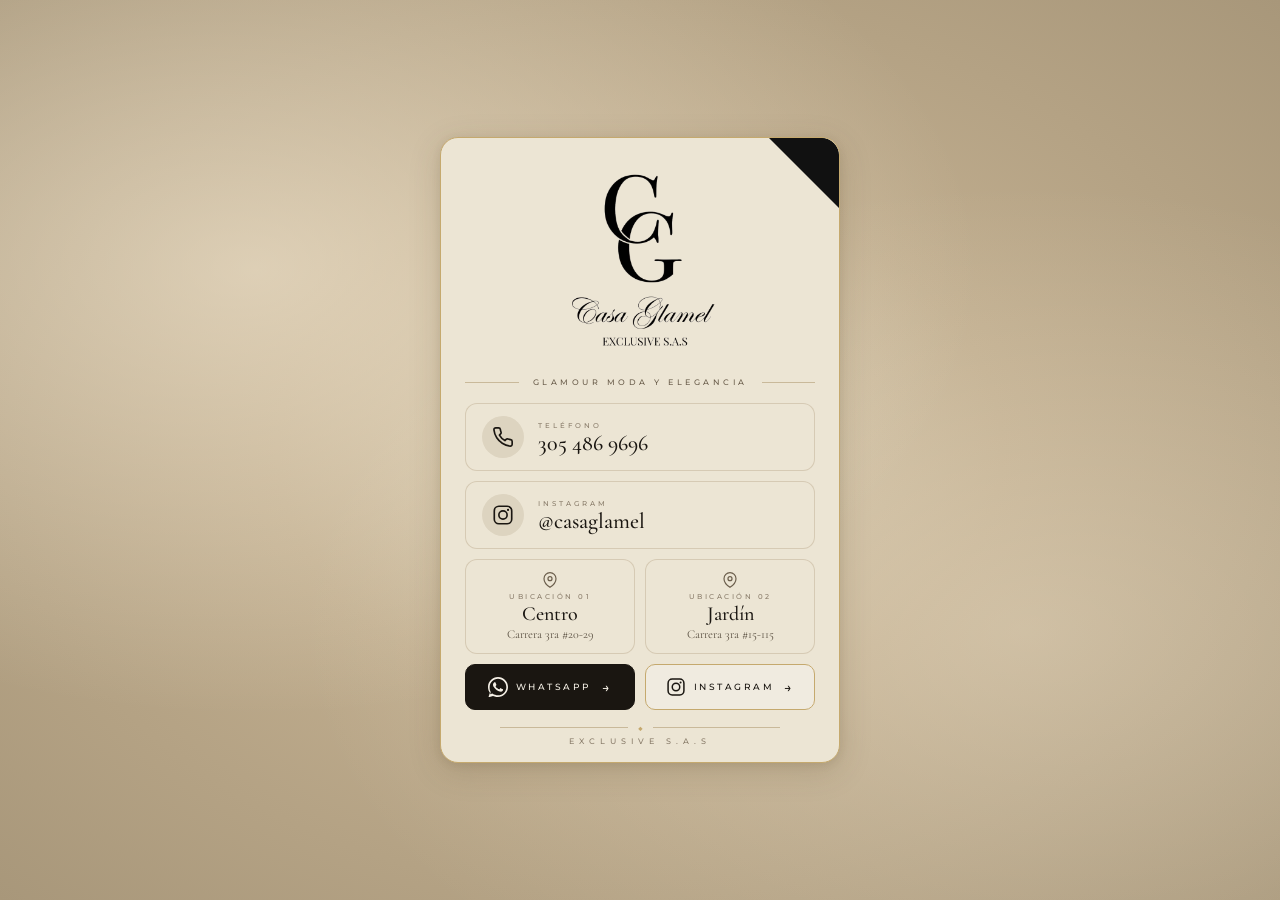
==== commit 9c19baa9: "Quitar nombre duplicado del logo en pagina principal" ====
--- a/index.html
+++ b/index.html
@@ -27,8 +27,6 @@
     <!-- Logo -->
     <header class="hero">
       <img class="hero__logo" src="/assets/images/logo.png" alt="Casa Glamel — monograma GG" />
-      <h1 class="hero__name">Casa Glamel</h1>
-      <p class="hero__sub">EXCLUSIVE S.A.S</p>
     </header>
 
     <!-- Tagline -->
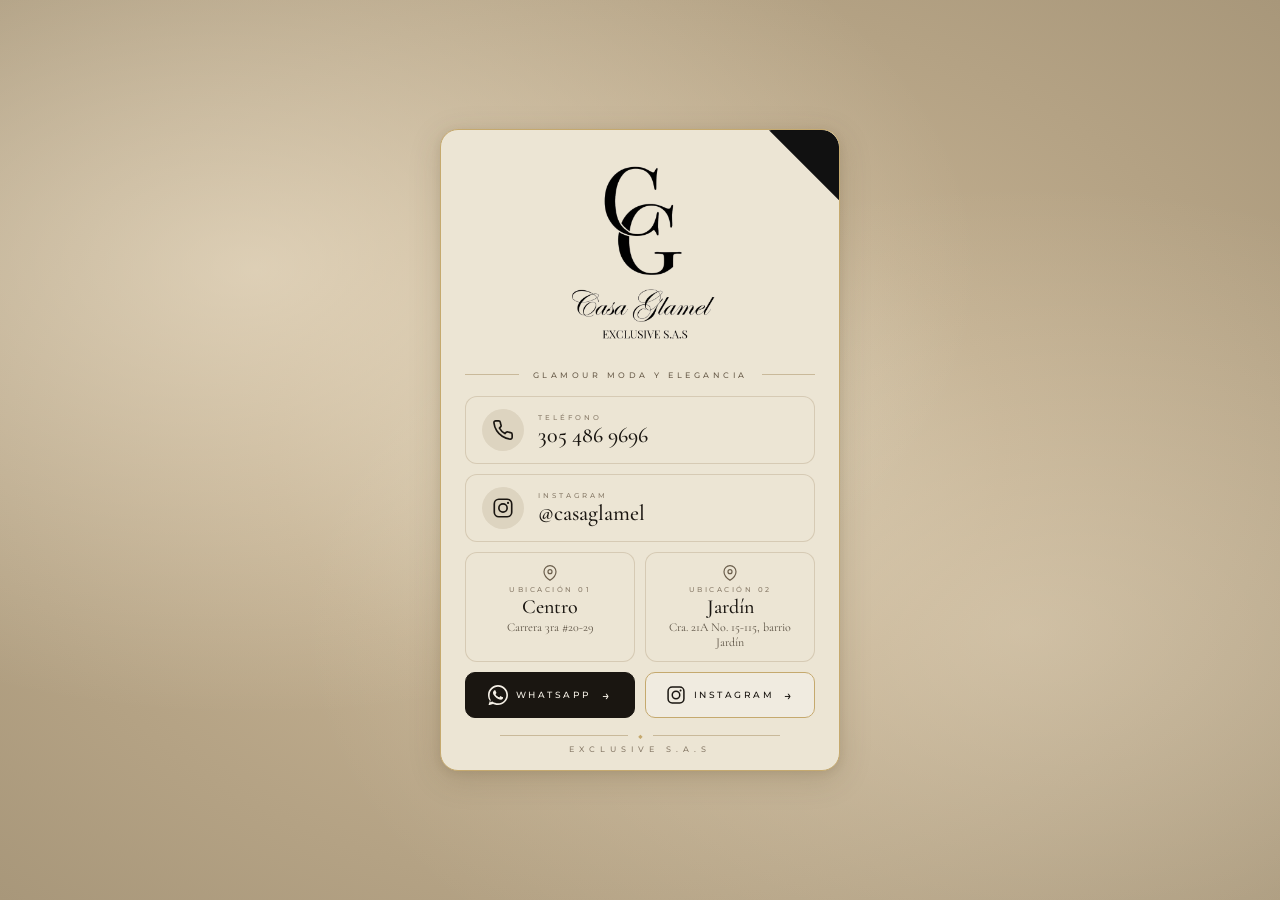
==== commit cdd16486: "Corrige dirección de sede Jardín" ====
--- a/index.html
+++ b/index.html
@@ -76,7 +76,7 @@
         <svg class="location__pin" viewBox="0 0 24 24" width="16" height="16" fill="none" stroke="currentColor" stroke-width="1.8" stroke-linecap="round" stroke-linejoin="round"><path d="M21 10c0 7-9 13-9 13s-9-6-9-13a9 9 0 0 1 18 0z"/><circle cx="12" cy="10" r="3"/></svg>
         <span class="location__tag">UBICACIÓN 02</span>
         <strong class="location__name">Jardín</strong>
-        <p class="location__addr">Carrera 3ra #15-115</p>
+        <p class="location__addr">Cra. 21A No. 15-115, barrio Jardín</p>
       </a>
     </section>
 
